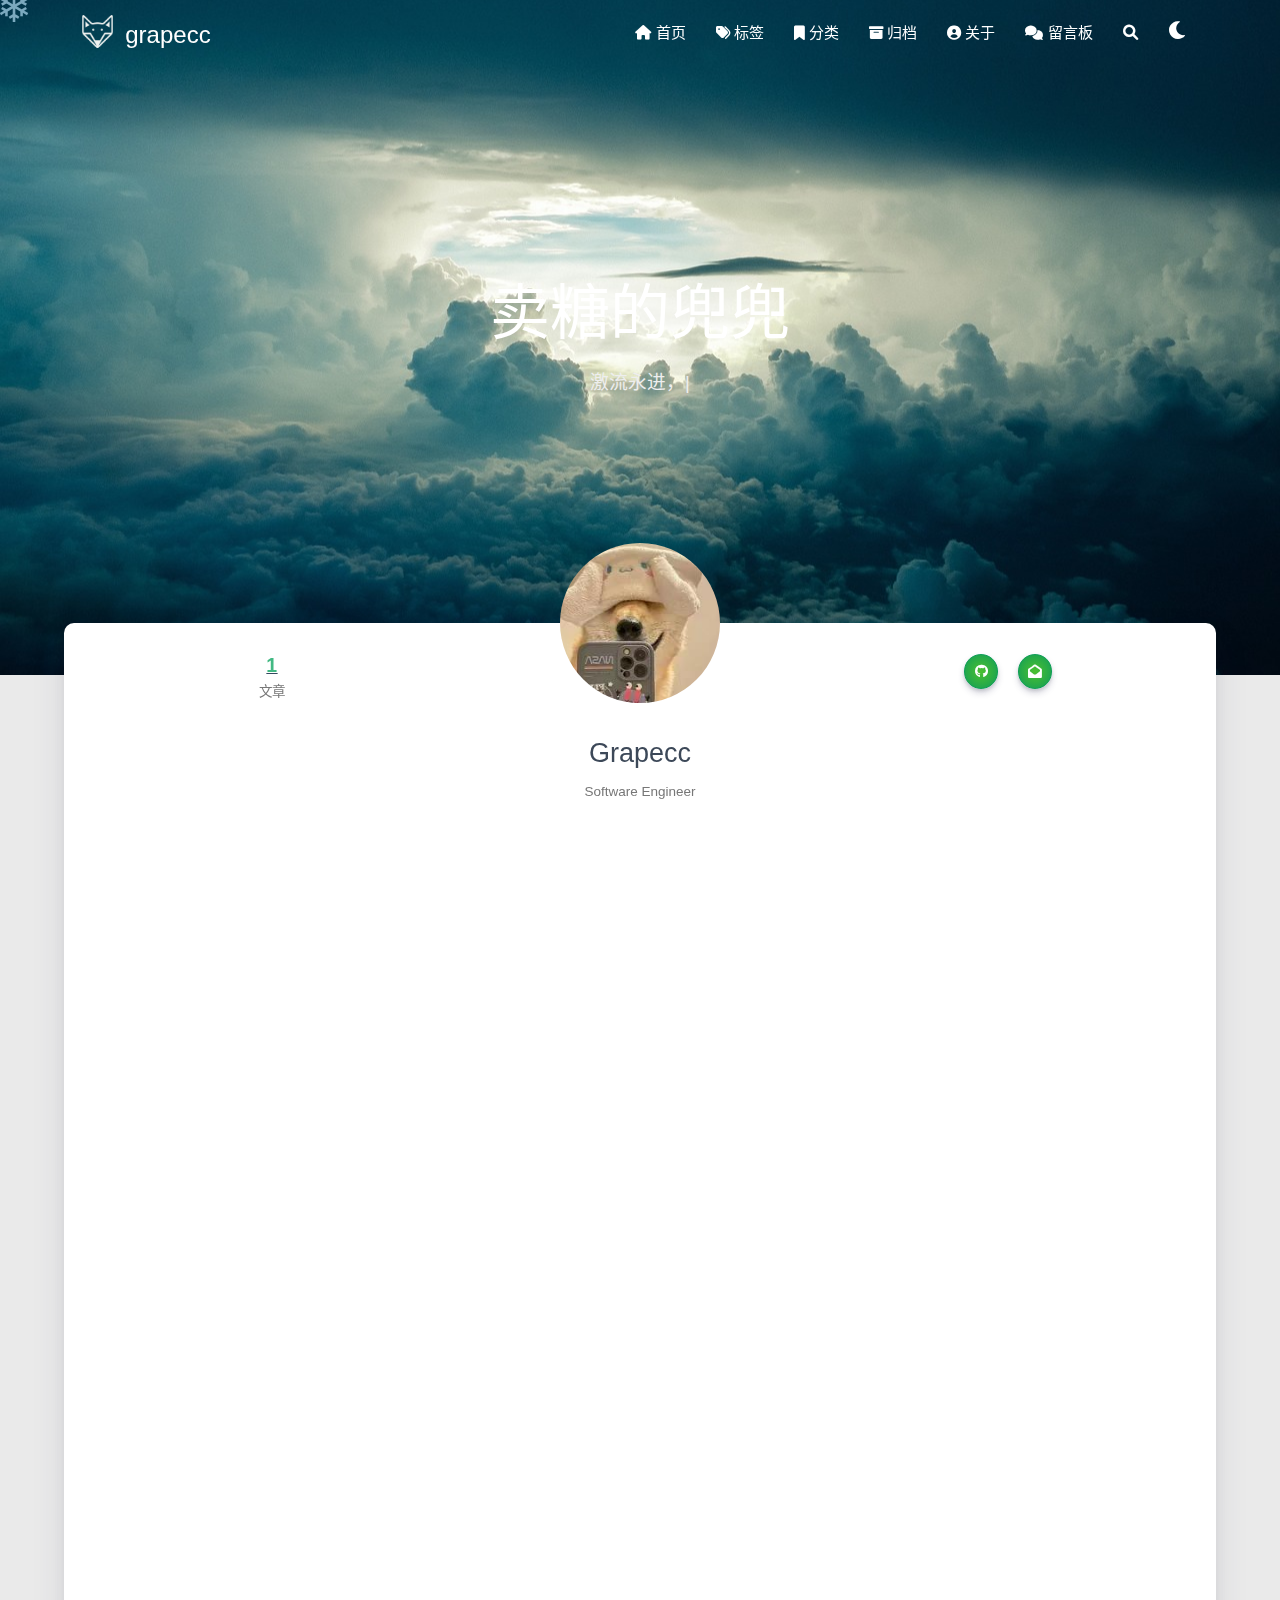
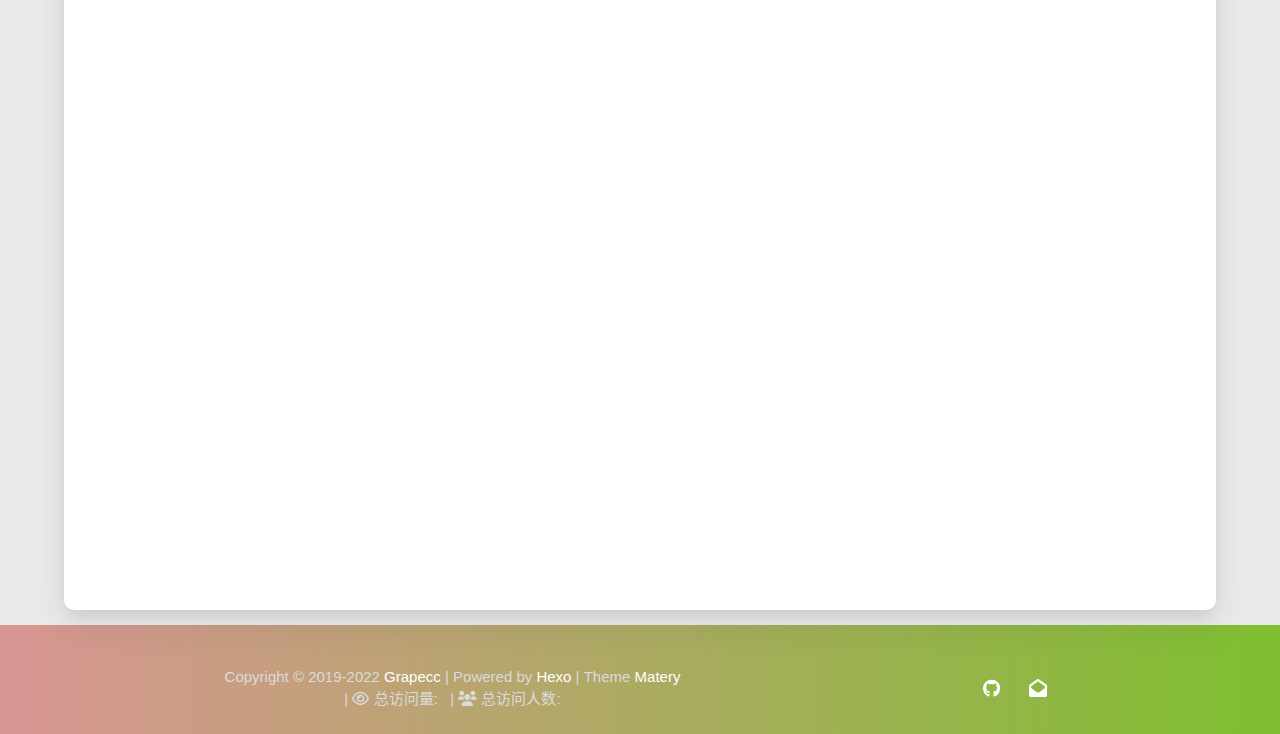
==== about/index.html @ 01ce39cb "Site updated: 2022-10-08 10:31:55" ====
<!DOCTYPE HTML>
<html lang="zh-CN">


<head>
    <meta charset="utf-8">
    <meta name="keywords" content="关于, grapecc">
    <meta name="description" content="grapecc">
    <meta http-equiv="X-UA-Compatible" content="IE=edge">
    <meta name="viewport" content="width=device-width, initial-scale=1.0, user-scalable=no">
    <meta name="renderer" content="webkit|ie-stand|ie-comp">
    <meta name="mobile-web-app-capable" content="yes">
    <meta name="format-detection" content="telephone=no">
    <meta name="apple-mobile-web-app-capable" content="yes">
    <meta name="apple-mobile-web-app-status-bar-style" content="black-translucent">
    <meta name="referrer" content="no-referrer-when-downgrade">
    <!-- Global site tag (gtag.js) - Google Analytics -->


    <title>关于 | grapecc</title>
    <link rel="icon" type="image/png" href="/favicon.png">
    


    <!-- bg-cover style     -->



<link rel="stylesheet" type="text/css" href="/libs/awesome/css/all.min.css">
<link rel="stylesheet" type="text/css" href="/libs/materialize/materialize.min.css">
<link rel="stylesheet" type="text/css" href="/libs/aos/aos.css">
<link rel="stylesheet" type="text/css" href="/libs/animate/animate.min.css">
<link rel="stylesheet" type="text/css" href="/libs/lightGallery/css/lightgallery.min.css">
<link rel="stylesheet" type="text/css" href="/css/matery.css">
<link rel="stylesheet" type="text/css" href="/css/my.css">
<link rel="stylesheet" type="text/css" href="/css/dark.css" media="none" onload="if(media!='all')media='all'">




    <link rel="stylesheet" href="/libs/tocbot/tocbot.css">
    <link rel="stylesheet" href="/css/post.css">




    



    <script src="/libs/jquery/jquery-3.6.0.min.js"></script>

<meta name="generator" content="Hexo 5.4.2">
<style>.github-emoji { position: relative; display: inline-block; width: 1.2em; min-height: 1.2em; overflow: hidden; vertical-align: top; color: transparent; }  .github-emoji > span { position: relative; z-index: 10; }  .github-emoji img, .github-emoji .fancybox { margin: 0 !important; padding: 0 !important; border: none !important; outline: none !important; text-decoration: none !important; user-select: none !important; cursor: auto !important; }  .github-emoji img { height: 1.2em !important; width: 1.2em !important; position: absolute !important; left: 50% !important; top: 50% !important; transform: translate(-50%, -50%) !important; user-select: none !important; cursor: auto !important; } .github-emoji-fallback { color: inherit; } .github-emoji-fallback img { opacity: 0 !important; }</style>
</head>


<body>
    <header class="navbar-fixed">
    <nav id="headNav" class="bg-color nav-transparent">
        <div id="navContainer" class="nav-wrapper container">
            <div class="brand-logo">
                <a href="/" class="waves-effect waves-light">
                    
                    <img src="/medias/logo.png" class="logo-img" alt="LOGO">
                    
                    <span class="logo-span">grapecc</span>
                </a>
            </div>
            

<a href="#" data-target="mobile-nav" class="sidenav-trigger button-collapse"><i class="fas fa-bars"></i></a>
<ul class="right nav-menu">
  
  <li class="hide-on-med-and-down nav-item">
    
    <a href="/" class="waves-effect waves-light">
      
      <i class="fas fa-home" style="zoom: 0.6;"></i>
      
      <span>首页</span>
    </a>
    
  </li>
  
  <li class="hide-on-med-and-down nav-item">
    
    <a href="/tags" class="waves-effect waves-light">
      
      <i class="fas fa-tags" style="zoom: 0.6;"></i>
      
      <span>标签</span>
    </a>
    
  </li>
  
  <li class="hide-on-med-and-down nav-item">
    
    <a href="/categories" class="waves-effect waves-light">
      
      <i class="fas fa-bookmark" style="zoom: 0.6;"></i>
      
      <span>分类</span>
    </a>
    
  </li>
  
  <li class="hide-on-med-and-down nav-item">
    
    <a href="/archives" class="waves-effect waves-light">
      
      <i class="fas fa-archive" style="zoom: 0.6;"></i>
      
      <span>归档</span>
    </a>
    
  </li>
  
  <li class="hide-on-med-and-down nav-item">
    
    <a href="/about" class="waves-effect waves-light">
      
      <i class="fas fa-user-circle" style="zoom: 0.6;"></i>
      
      <span>关于</span>
    </a>
    
  </li>
  
  <li class="hide-on-med-and-down nav-item">
    
    <a href="/contact" class="waves-effect waves-light">
      
      <i class="fas fa-comments" style="zoom: 0.6;"></i>
      
      <span>留言板</span>
    </a>
    
  </li>
  
  <li>
    <a href="#searchModal" class="modal-trigger waves-effect waves-light">
      <i id="searchIcon" class="fas fa-search" title="搜索" style="zoom: 0.85;"></i>
    </a>
  </li>
  <li>
    <a href="javascript:;" class="waves-effect waves-light" onclick="switchNightMode()" title="深色/浅色模式" >
      <i id="sum-moon-icon" class="fas fa-sun" style="zoom: 0.85;"></i>
    </a>
  </li>
</ul>


<div id="mobile-nav" class="side-nav sidenav">

    <div class="mobile-head bg-color">
        
        <img src="/medias/logo.png" class="logo-img circle responsive-img">
        
        <div class="logo-name">grapecc</div>
        <div class="logo-desc">
            
            Never really desperate, only the lost of the soul.
            
        </div>
    </div>

    <ul class="menu-list mobile-menu-list">
        
        <li class="m-nav-item">
	  
		<a href="/" class="waves-effect waves-light">
			
			    <i class="fa-fw fas fa-home"></i>
			
			首页
		</a>
          
        </li>
        
        <li class="m-nav-item">
	  
		<a href="/tags" class="waves-effect waves-light">
			
			    <i class="fa-fw fas fa-tags"></i>
			
			标签
		</a>
          
        </li>
        
        <li class="m-nav-item">
	  
		<a href="/categories" class="waves-effect waves-light">
			
			    <i class="fa-fw fas fa-bookmark"></i>
			
			分类
		</a>
          
        </li>
        
        <li class="m-nav-item">
	  
		<a href="/archives" class="waves-effect waves-light">
			
			    <i class="fa-fw fas fa-archive"></i>
			
			归档
		</a>
          
        </li>
        
        <li class="m-nav-item">
	  
		<a href="/about" class="waves-effect waves-light">
			
			    <i class="fa-fw fas fa-user-circle"></i>
			
			关于
		</a>
          
        </li>
        
        <li class="m-nav-item">
	  
		<a href="/contact" class="waves-effect waves-light">
			
			    <i class="fa-fw fas fa-comments"></i>
			
			留言板
		</a>
          
        </li>
        
        
    </ul>
</div>


        </div>

        
    </nav>

</header>

    <style type="text/css">
    /* don't remove. */
    .about-cover {
        height: 75vh;
    }
</style>

<div class="bg-cover pd-header about-cover">
    <div class="container">
    <div class="row">
    <div class="col s10 offset-s1 m8 offset-m2 l8 offset-l2">
        <div class="brand">
            <div class="title center-align">
                
                卖糖的兜兜
                
            </div>

            <div class="description center-align">
                
                <span id="subtitle"></span>
                <script src="/libs/typed/typed.js"></script>
                <script>
                    var typed = new Typed("#subtitle", {
                        strings: [ 
                            
                                "激流永进，永不言弃。",
                            
                                "The torrent will never go, never give up",
                            
                        ],
                        startDelay: 300,
                        typeSpeed: 100,
                        loop: true,
                        backSpeed: 50,
                        showCursor: true
                    });
                </script>
                
            </div>
        </div>
    </div>
</div>


<script>
    // 每天切换 banner 图.  Switch banner image every day.
    var bannerUrl = "/medias/banner/" + new Date().getDay() + '.jpg';
    $('.bg-cover').css('background-image', 'url(' + bannerUrl + ')');
</script>


    </div>
</div>

<main class="content">

    <div id="aboutme" class="container about-container">
        <div class="card">
            <div class="card-content">
                <div class="row">
                    <div class="post-statis col l4 hide-on-med-and-down" data-aos="zoom-in-right">
                        
<div class="statis">
    <span class="count"><a href="/">1</a></span>
    <span class="name">文章</span>
</div>






                    </div>
                    <div class="col s12 m12 l4">
                        <div class="profile center-align">
                            <div class="avatar">
                                <img src="/medias/header.jpg" alt="Grapecc"
                                     class="circle responsive-img avatar-img">
                            </div>
                            <div class="author">
                                <div class="post-statis hide-on-large-only" data-aos="zoom-in-right">
                                    
<div class="statis">
    <span class="count"><a href="/">1</a></span>
    <span class="name">文章</span>
</div>






                                </div>
                                <div class="title">Grapecc</div>
                                <div class="career">Software Engineer</div>
                                <div class="social-link hide-on-large-only" data-aos="zoom-in-left">
                                    
    <a href="https://github.com/grapecc" class="tooltipped" target="_blank" data-tooltip="访问我的GitHub" data-position="top" data-delay="50">
        <i class="fab fa-github"></i>
    </a>



    <a href="mailto:chengrape@foxmail.com" class="tooltipped" target="_blank" data-tooltip="邮件联系我" data-position="top" data-delay="50">
        <i class="fas fa-envelope-open"></i>
    </a>














                                </div>
                            </div>
                        </div>
                    </div>
                    <div class="col l4 hide-on-med-and-down" data-aos="zoom-in-left">
                        <div class="social-link">
                            
    <a href="https://github.com/grapecc" class="tooltipped" target="_blank" data-tooltip="访问我的GitHub" data-position="top" data-delay="50">
        <i class="fab fa-github"></i>
    </a>



    <a href="mailto:chengrape@foxmail.com" class="tooltipped" target="_blank" data-tooltip="邮件联系我" data-position="top" data-delay="50">
        <i class="fas fa-envelope-open"></i>
    </a>














                        </div>
                    </div>
                </div>

                <div class="introduction center-align" data-aos="fade-up">Sunrise, sunset have read; The heart has a period, busy and not boundless!</div>

                <style type="text/css">
    #posts-chart,
    #categories-chart,
    #tags-chart {
        width: 100%;
        height: 300px;
        margin: 0.5rem auto;
        padding: 0.5rem;
    }
</style>

<div id="postCharts" class="post-charts">
    <div class="title center-align" data-aos="zoom-in-up">
        <i class="far fa-bar-chart"></i>&nbsp;&nbsp;文章统计图
    </div>
    <div class="row">
        <div class="chart col s12 m6 l4" data-aos="zoom-in-up">
            <div id="posts-chart"></div>
        </div>

        <div class="chart col s12 m6 l4" data-aos="zoom-in-up">
            <div id="categories-chart"></div>
        </div>

        <div class="chart col s12 m6 l4" data-aos="zoom-in-up">
            <div id="tags-chart"></div>
        </div>
    </div>
</div>

<script type="text/javascript" src="/libs/echarts/echarts.min.js"></script>
<script>
    let postsChart = echarts.init(document.getElementById('posts-chart'));
    let categoriesChart = echarts.init(document.getElementById('categories-chart'));
    let tagsChart = echarts.init(document.getElementById('tags-chart'));

    

    let postsOption = {
        title: {
            text: '文章发布统计图',
            top: -5,
            x: 'center'
        },
        tooltip: {
            trigger: 'axis'
        },
        xAxis: {
            type: 'category',
            data: ["2021-10","2021-11","2021-12","2022-01","2022-02","2022-03","2022-04","2022-05","2022-06","2022-07","2022-08","2022-09","2022-10"]
        },
        yAxis: {
            type: 'value',
        },
        series: [
            {
                name: '文章篇数',
                type: 'line',
                color: ['#6772e5'],
                data: [0,0,0,0,0,0,0,0,0,0,0,1,0],
                markPoint: {
                    symbolSize: 45,
                    color: ['#fa755a','#3ecf8e','#82d3f4'],
                    data: [{
                        type: 'max',
                        itemStyle: {color: ['#3ecf8e']},
                        name: '最大值'
                    }, {
                        type: 'min',
                        itemStyle: {color: ['#fa755a']},
                        name: '最小值'
                    }]
                },
                markLine: {
                    itemStyle: {color: ['#ab47bc']},
                    data: [
                        {type: 'average', name: '平均值'}
                    ]
                }
            }
        ]
    };

    

    let categoriesOption = {
        title: {
            text: '文章分类统计图',
            top: -4,
            x: 'center'
        },
        tooltip: {
            trigger: 'item',
            formatter: "{a} <br/>{b} : {c} ({d}%)"
        },
        series: [
            {
                name: '分类',
                type: 'pie',
                radius: '50%',
                color: ['#6772e5', '#ff9e0f', '#fa755a', '#3ecf8e', '#82d3f4', '#ab47bc', '#525f7f', '#f51c47', '#26A69A'],
                data: [],
                itemStyle: {
                    emphasis: {
                        shadowBlur: 10,
                        shadowOffsetX: 0,
                        shadowColor: 'rgba(0, 0, 0, 0.5)'
                    }
                }
            }
        ]
    };

    

    let tagsOption = {
        title: {
            text: 'TOP10 标签统计图',
            top: -5,
            x: 'center'
        },
        tooltip: {},
        xAxis: [
            {
                type: 'category',
                data: []
            }
        ],
        yAxis: [
            {
                type: 'value'
            }
        ],
        series: [
            {
                type: 'bar',
                color: ['#82d3f4'],
                barWidth : 18,
                data: [],
                markPoint: {
                    symbolSize: 45,
                    data: [{
                        type: 'max',
                        itemStyle: {color: ['#3ecf8e']},
                        name: '最大值'
                    }, {
                        type: 'min',
                        itemStyle: {color: ['#fa755a']},
                        name: '最小值'
                    }],
                },
                markLine: {
                    itemStyle: {color: ['#ab47bc']},
                    data: [
                        {type: 'average', name: '平均值'}
                    ]
                }
            }
        ]
    };

    // render the charts
    postsChart.setOption(postsOption);
    categoriesChart.setOption(categoriesOption);
    tagsChart.setOption(tagsOption);
</script>


                

                
                
<div class="my-skills">
    <div class="title center-align" data-aos="zoom-in-up">
        <i class="fas fa-wrench"></i>&nbsp;&nbsp;我的技能
    </div>
    <div class="row">
        
        
        
        <div class="col s12 m6 l6" data-aos="fade-up">
            <div class="skillbar">
                <div class="skillbar-title"
                     style="background: linear-gradient(to right, #FF0066 0%, #FF00CC 100%); width: 85%">
                    <span>Java</span>
                </div>
                <div class="skill-bar-percent">85%</div>
            </div>
        </div>
        
        
        <div class="col s12 m6 l6" data-aos="fade-up">
            <div class="skillbar">
                <div class="skillbar-title"
                     style="background: linear-gradient(to right, #2196F3 0%, #42A5F5 100%); width: 80%">
                    <span>Vue</span>
                </div>
                <div class="skill-bar-percent">80%</div>
            </div>
        </div>
        
        
        <div class="col s12 m6 l6" data-aos="fade-up">
            <div class="skillbar">
                <div class="skillbar-title"
                     style="background: linear-gradient(to right, #00BCD4 0%, #80DEEA 100%); width: 85%">
                    <span>SSM</span>
                </div>
                <div class="skill-bar-percent">85%</div>
            </div>
        </div>
        
        
        <div class="col s12 m6 l6" data-aos="fade-up">
            <div class="skillbar">
                <div class="skillbar-title"
                     style="background: linear-gradient(to right, #4CAF50 0%, #81C784 100%); width: 90%">
                    <span>SQL</span>
                </div>
                <div class="skill-bar-percent">90%</div>
            </div>
        </div>
        
        
        <div class="col s12 m6 l6" data-aos="fade-up">
            <div class="skillbar">
                <div class="skillbar-title"
                     style="background: linear-gradient(to right, #FFEB3B 0%, #FFF176 100%); width: 80%">
                    <span>Spring-Boot</span>
                </div>
                <div class="skill-bar-percent">80%</div>
            </div>
        </div>
        
        
        <div class="col s12 m6 l6" data-aos="fade-up">
            <div class="skillbar">
                <div class="skillbar-title"
                     style="background: linear-gradient(to right, #9900FF 0%, #CC66FF 100%); width: 60%">
                    <span>Spring-Cloud</span>
                </div>
                <div class="skill-bar-percent">60%</div>
            </div>
        </div>
        
        
    </div>

    

    
    <div class="other-skills chip-container" data-aos="zoom-in-up">
        <div class="sub-title center-align"><i class="fa fa-book"></i>&nbsp;&nbsp;其他技能</div>
        <div class="tag-chips center-align">
            
        </div>
    </div>
    

</div>

                

                
                
<div id="myGallery" class="my-gallery">
    <div class="title center-align" data-aos="zoom-in-up">
        <i class="far fa-image"></i>&nbsp;&nbsp;相册
    </div>
    <div class="row">
        
        
        <div class="photo col s12 m6 l4" data-aos="fade-up">
            <div class="img-item" data-src="/medias/featureimages/0.jpg">
                <img src="/medias/featureimages/0.jpg" class="responsive-img">
            </div>
        </div>
        
        <div class="photo col s12 m6 l4" data-aos="fade-up">
            <div class="img-item" data-src="/medias/featureimages/1.jpg">
                <img src="/medias/featureimages/1.jpg" class="responsive-img">
            </div>
        </div>
        
        <div class="photo col s12 m6 l4" data-aos="fade-up">
            <div class="img-item" data-src="/medias/featureimages/2.jpg">
                <img src="/medias/featureimages/2.jpg" class="responsive-img">
            </div>
        </div>
        
        
    </div>
</div>

<script>
    $(function () {
        let animateClass = 'animated pulse';
        $('#myGallery .photo').hover(function () {
            $(this).addClass(animateClass);
        }, function () {
            $(this).removeClass(animateClass);
        });
    });
</script>

                
                
                
                
            </div>
        </div>
    </div>
</main>


    <footer class="page-footer bg-color">
    
        <link rel="stylesheet" href="/libs/aplayer/APlayer.min.css">
<style>
    .aplayer .aplayer-lrc p {
        
        display: none;
        
        font-size: 12px;
        font-weight: 700;
        line-height: 16px !important;
    }

    .aplayer .aplayer-lrc p.aplayer-lrc-current {
        
        display: none;
        
        font-size: 15px;
        color: #42b983;
    }

    
    .aplayer.aplayer-fixed.aplayer-narrow .aplayer-body {
        left: -66px !important;
    }

    .aplayer.aplayer-fixed.aplayer-narrow .aplayer-body:hover {
        left: 0px !important;
    }

    
</style>
<div class="">
    
    <div class="row">
        <meting-js class="col l8 offset-l2 m10 offset-m1 s12"
                   server="netease"
                   type="song"
                   id="1950343972"
                   fixed='true'
                   autoplay='true'
                   theme='#42b983'
                   loop='all'
                   order='random'
                   preload='auto'
                   volume='0.7'
                   list-folded='true'
        >
        </meting-js>
    </div>
</div>

<script src="/libs/aplayer/APlayer.min.js"></script>
<script src="/libs/aplayer/Meting.min.js"></script>

    

    <div class="container row center-align"
         style="margin-bottom: 0px !important;">
        <div class="col s12 m8 l8 copy-right">
            Copyright&nbsp;&copy;
            
                <span id="year">2019-2022</span>
            
            <a href="/about" target="_blank">Grapecc</a>
            |&nbsp;Powered by&nbsp;<a href="https://hexo.io/" target="_blank">Hexo</a>
            |&nbsp;Theme&nbsp;<a href="https://github.com/blinkfox/hexo-theme-matery" target="_blank">Matery</a>
            <br>
            
            
            
                
            
            
                <span id="busuanzi_container_site_pv">
                &nbsp;|&nbsp;<i class="far fa-eye"></i>&nbsp;总访问量:&nbsp;
                    <span id="busuanzi_value_site_pv" class="white-color"></span>
            </span>
            
            
                <span id="busuanzi_container_site_uv">
                &nbsp;|&nbsp;<i class="fas fa-users"></i>&nbsp;总访问人数:&nbsp;
                    <span id="busuanzi_value_site_uv" class="white-color"></span>
            </span>
            
            <br>

            <!-- 运行天数提醒. -->
            
            <br>
            
        </div>
        <div class="col s12 m4 l4 social-link social-statis">
    <a href="https://github.com/grapecc" class="tooltipped" target="_blank" data-tooltip="访问我的GitHub" data-position="top" data-delay="50">
        <i class="fab fa-github"></i>
    </a>



    <a href="mailto:chengrape@foxmail.com" class="tooltipped" target="_blank" data-tooltip="邮件联系我" data-position="top" data-delay="50">
        <i class="fas fa-envelope-open"></i>
    </a>













</div>
    </div>
</footer>

<div class="progress-bar"></div>


    <!-- 搜索遮罩框 -->
<div id="searchModal" class="modal">
    <div class="modal-content">
        <div class="search-header">
            <span class="title"><i class="fas fa-search"></i>&nbsp;&nbsp;搜索</span>
            <input type="search" id="searchInput" name="s" placeholder="请输入搜索的关键字"
                   class="search-input">
        </div>
        <div id="searchResult"></div>
    </div>
</div>

<script type="text/javascript">
$(function () {
    var searchFunc = function (path, search_id, content_id) {
        'use strict';
        $.ajax({
            url: path,
            dataType: "xml",
            success: function (xmlResponse) {
                // get the contents from search data
                var datas = $("entry", xmlResponse).map(function () {
                    return {
                        title: $("title", this).text(),
                        content: $("content", this).text(),
                        url: $("url", this).text()
                    };
                }).get();
                var $input = document.getElementById(search_id);
                var $resultContent = document.getElementById(content_id);
                $input.addEventListener('input', function () {
                    var str = '<ul class=\"search-result-list\">';
                    var keywords = this.value.trim().toLowerCase().split(/[\s\-]+/);
                    $resultContent.innerHTML = "";
                    if (this.value.trim().length <= 0) {
                        return;
                    }
                    // perform local searching
                    datas.forEach(function (data) {
                        var isMatch = true;
                        var data_title = data.title.trim().toLowerCase();
                        var data_content = data.content.trim().replace(/<[^>]+>/g, "").toLowerCase();
                        var data_url = data.url;
                        data_url = data_url.indexOf('/') === 0 ? data.url : '/' + data_url;
                        var index_title = -1;
                        var index_content = -1;
                        var first_occur = -1;
                        // only match artiles with not empty titles and contents
                        if (data_title !== '' && data_content !== '') {
                            keywords.forEach(function (keyword, i) {
                                index_title = data_title.indexOf(keyword);
                                index_content = data_content.indexOf(keyword);
                                if (index_title < 0 && index_content < 0) {
                                    isMatch = false;
                                } else {
                                    if (index_content < 0) {
                                        index_content = 0;
                                    }
                                    if (i === 0) {
                                        first_occur = index_content;
                                    }
                                }
                            });
                        }
                        // show search results
                        if (isMatch) {
                            str += "<li><a href='" + data_url + "' class='search-result-title'>" + data_title + "</a>";
                            var content = data.content.trim().replace(/<[^>]+>/g, "");
                            if (first_occur >= 0) {
                                // cut out 100 characters
                                var start = first_occur - 20;
                                var end = first_occur + 80;
                                if (start < 0) {
                                    start = 0;
                                }
                                if (start === 0) {
                                    end = 100;
                                }
                                if (end > content.length) {
                                    end = content.length;
                                }
                                var match_content = content.substr(start, end);
                                // highlight all keywords
                                keywords.forEach(function (keyword) {
                                    var regS = new RegExp(keyword, "gi");
                                    match_content = match_content.replace(regS, "<em class=\"search-keyword\">" + keyword + "</em>");
                                });

                                str += "<p class=\"search-result\">" + match_content + "...</p>"
                            }
                            str += "</li>";
                        }
                    });
                    str += "</ul>";
                    $resultContent.innerHTML = str;
                });
            }
        });
    };

    searchFunc('/search.xml', 'searchInput', 'searchResult');
});
</script>

    <!-- 白天和黑夜主题 -->
<div class="stars-con">
    <div id="stars"></div>
    <div id="stars2"></div>
    <div id="stars3"></div>  
</div>

<script>
    function switchNightMode() {
        $('<div class="Cuteen_DarkSky"><div class="Cuteen_DarkPlanet"></div></div>').appendTo($('body')),
        setTimeout(function () {
            $('body').hasClass('DarkMode') 
            ? ($('body').removeClass('DarkMode'), localStorage.setItem('isDark', '0'), $('#sum-moon-icon').removeClass("fa-sun").addClass('fa-moon')) 
            : ($('body').addClass('DarkMode'), localStorage.setItem('isDark', '1'), $('#sum-moon-icon').addClass("fa-sun").removeClass('fa-moon')),
            
            setTimeout(function () {
            $('.Cuteen_DarkSky').fadeOut(1e3, function () {
                $(this).remove()
            })
            }, 2e3)
        })
    }
</script>

    <!-- 回到顶部按钮 -->
<div id="backTop" class="top-scroll">
    <a class="btn-floating btn-large waves-effect waves-light" href="#!">
        <i class="fas fa-arrow-up"></i>
    </a>
</div>


    <script src="/libs/materialize/materialize.min.js"></script>
    <script src="/libs/masonry/masonry.pkgd.min.js"></script>
    <script src="/libs/aos/aos.js"></script>
    <script src="/libs/scrollprogress/scrollProgress.min.js"></script>
    <script src="/libs/lightGallery/js/lightgallery-all.min.js"></script>
    <script src="/js/matery.js"></script>

    

    

    <!-- 雪花特效 -->
     
        <script type="text/javascript">
            // 只在桌面版网页启用特效
            var windowWidth = $(window).width();
            if (windowWidth > 768) {
                document.write('<script type="text/javascript" src="/libs/others/snow.js"><\/script>');
            }
        </script>
    

    <!-- 鼠标星星特效 -->
    

     
        <script src="https://ssl.captcha.qq.com/TCaptcha.js"></script>
        <script src="/libs/others/TencentCaptcha.js"></script>
        <button id="TencentCaptcha" data-appid="xxxxxxxxxx" data-cbfn="callback" type="button" hidden></button>
    

    <!-- Baidu Analytics -->

    <!-- Baidu Push -->

<script>
    (function () {
        var bp = document.createElement('script');
        var curProtocol = window.location.protocol.split(':')[0];
        if (curProtocol === 'https') {
            bp.src = 'https://zz.bdstatic.com/linksubmit/push.js';
        } else {
            bp.src = 'http://push.zhanzhang.baidu.com/push.js';
        }
        var s = document.getElementsByTagName("script")[0];
        s.parentNode.insertBefore(bp, s);
    })();
</script>

    
    <script src="/libs/others/clicklove.js" async="async"></script>
    
    
    <script async src="/libs/others/busuanzi.pure.mini.js"></script>
    

    

    

    <!--腾讯兔小巢-->
    
    

    

    

    
    <script src="/libs/instantpage/instantpage.js" type="module"></script>
    

</body>

</html>
---- libs/lightGallery/css/lightgallery.min.css ----
@font-face{font-family:lg;src:url(../fonts/lg.ttf?22t19m) format("truetype"),url(../fonts/lg.woff?22t19m) format("woff"),url(../fonts/lg.svg?22t19m#lg) format("svg");font-weight:400;font-style:normal;font-display:block}.lg-icon{font-family:lg!important;speak:never;font-style:normal;font-weight:400;font-variant:normal;text-transform:none;line-height:1;-webkit-font-smoothing:antialiased;-moz-osx-font-smoothing:grayscale}.lg-actions .lg-next,.lg-actions .lg-prev{background-color:rgba(0,0,0,.45);border-radius:2px;color:#999;cursor:pointer;display:block;font-size:22px;margin-top:-10px;padding:8px 10px 9px;position:absolute;top:50%;z-index:1080;border:none;outline:0}.lg-actions .lg-next.disabled,.lg-actions .lg-prev.disabled{pointer-events:none;opacity:.5}.lg-actions .lg-next:hover,.lg-actions .lg-prev:hover{color:#FFF}.lg-actions .lg-next{right:20px}.lg-actions .lg-next:before{content:"\e095"}.lg-actions .lg-prev{left:20px}.lg-actions .lg-prev:after{content:"\e094"}@-webkit-keyframes lg-right-end{0%,100%{left:0}50%{left:-30px}}@-moz-keyframes lg-right-end{0%,100%{left:0}50%{left:-30px}}@-ms-keyframes lg-right-end{0%,100%{left:0}50%{left:-30px}}@keyframes lg-right-end{0%,100%{left:0}50%{left:-30px}}@-webkit-keyframes lg-left-end{0%,100%{left:0}50%{left:30px}}@-moz-keyframes lg-left-end{0%,100%{left:0}50%{left:30px}}@-ms-keyframes lg-left-end{0%,100%{left:0}50%{left:30px}}@keyframes lg-left-end{0%,100%{left:0}50%{left:30px}}.lg-outer.lg-right-end .lg-object{-webkit-animation:lg-right-end .3s;-o-animation:lg-right-end .3s;animation:lg-right-end .3s;position:relative}.lg-outer.lg-left-end .lg-object{-webkit-animation:lg-left-end .3s;-o-animation:lg-left-end .3s;animation:lg-left-end .3s;position:relative}.lg-toolbar{z-index:1082;left:0;position:absolute;top:0;width:100%;background-color:rgba(0,0,0,.45)}.lg-toolbar .lg-icon{color:#999;cursor:pointer;float:right;font-size:24px;height:47px;line-height:27px;padding:10px 0;text-align:center;width:50px;text-decoration:none!important;outline:0;background:0 0;border:none;box-shadow:none;-webkit-transition:color .2s linear;-o-transition:color .2s linear;transition:color .2s linear}.lg-toolbar .lg-icon:hover{color:#FFF}.lg-toolbar .lg-close:after{content:"\e070"}.lg-toolbar .lg-download:after{content:"\e0f2"}.lg-sub-html{background-color:rgba(0,0,0,.45);bottom:0;color:#EEE;font-size:16px;left:0;padding:10px 40px;position:fixed;right:0;text-align:center;z-index:1080}.lg-sub-html h4{margin:0;font-size:13px;font-weight:700}.lg-sub-html p{font-size:12px;margin:5px 0 0}#lg-counter{color:#999;display:inline-block;font-size:16px;padding-left:20px;padding-top:12px;vertical-align:middle}.lg-next,.lg-prev,.lg-toolbar{opacity:1;-webkit-transition:-webkit-transform .35s cubic-bezier(0,0,.25,1) 0s,opacity .35s cubic-bezier(0,0,.25,1) 0s,color .2s linear;-moz-transition:-moz-transform .35s cubic-bezier(0,0,.25,1) 0s,opacity .35s cubic-bezier(0,0,.25,1) 0s,color .2s linear;-o-transition:-o-transform .35s cubic-bezier(0,0,.25,1) 0s,opacity .35s cubic-bezier(0,0,.25,1) 0s,color .2s linear;transition:transform .35s cubic-bezier(0,0,.25,1) 0s,opacity .35s cubic-bezier(0,0,.25,1) 0s,color .2s linear}.lg-hide-items .lg-prev{opacity:0;-webkit-transform:translate3d(-10px,0,0);transform:translate3d(-10px,0,0)}.lg-hide-items .lg-next{opacity:0;-webkit-transform:translate3d(10px,0,0);transform:translate3d(10px,0,0)}.lg-hide-items .lg-toolbar{opacity:0;-webkit-transform:translate3d(0,-10px,0);transform:translate3d(0,-10px,0)}body:not(.lg-from-hash) .lg-outer.lg-start-zoom .lg-object{-webkit-transform:scale3d(.5,.5,.5);transform:scale3d(.5,.5,.5);opacity:0;-webkit-transition:-webkit-transform 250ms cubic-bezier(0,0,.25,1) 0s,opacity 250ms cubic-bezier(0,0,.25,1)!important;-moz-transition:-moz-transform 250ms cubic-bezier(0,0,.25,1) 0s,opacity 250ms cubic-bezier(0,0,.25,1)!important;-o-transition:-o-transform 250ms cubic-bezier(0,0,.25,1) 0s,opacity 250ms cubic-bezier(0,0,.25,1)!important;transition:transform 250ms cubic-bezier(0,0,.25,1) 0s,opacity 250ms cubic-bezier(0,0,.25,1)!important;-webkit-transform-origin:50% 50%;-moz-transform-origin:50% 50%;-ms-transform-origin:50% 50%;transform-origin:50% 50%}body:not(.lg-from-hash) .lg-outer.lg-start-zoom .lg-item.lg-complete .lg-object{-webkit-transform:scale3d(1,1,1);transform:scale3d(1,1,1);opacity:1}.lg-outer .lg-thumb-outer{background-color:#0D0A0A;bottom:0;position:absolute;width:100%;z-index:1080;max-height:350px;-webkit-transform:translate3d(0,100%,0);transform:translate3d(0,100%,0);-webkit-transition:-webkit-transform .25s cubic-bezier(0,0,.25,1) 0s;-moz-transition:-moz-transform .25s cubic-bezier(0,0,.25,1) 0s;-o-transition:-o-transform .25s cubic-bezier(0,0,.25,1) 0s;transition:transform .25s cubic-bezier(0,0,.25,1) 0s}.lg-outer .lg-thumb-outer.lg-grab .lg-thumb-item{cursor:-webkit-grab;cursor:-moz-grab;cursor:-o-grab;cursor:-ms-grab;cursor:grab}.lg-outer .lg-thumb-outer.lg-grabbing .lg-thumb-item{cursor:move;cursor:-webkit-grabbing;cursor:-moz-grabbing;cursor:-o-grabbing;cursor:-ms-grabbing;cursor:grabbing}.lg-outer .lg-thumb-outer.lg-dragging .lg-thumb{-webkit-transition-duration:0s!important;transition-duration:0s!important}.lg-outer.lg-thumb-open .lg-thumb-outer{-webkit-transform:translate3d(0,0,0);transform:translate3d(0,0,0)}.lg-outer .lg-thumb{padding:10px 0;height:100%;margin-bottom:-5px}.lg-outer .lg-thumb-item{cursor:pointer;float:left;overflow:hidden;height:100%;border:2px solid #FFF;border-radius:4px;margin-bottom:5px}@media (min-width:1025px){.lg-outer .lg-thumb-item{-webkit-transition:border-color .25s ease;-o-transition:border-color .25s ease;transition:border-color .25s ease}}.lg-outer .lg-thumb-item.active,.lg-outer .lg-thumb-item:hover{border-color:#a90707}.lg-outer .lg-thumb-item img{width:100%;height:100%;object-fit:cover}.lg-outer.lg-has-thumb .lg-item{padding-bottom:120px}.lg-outer.lg-can-toggle .lg-item{padding-bottom:0}.lg-outer.lg-pull-caption-up .lg-sub-html{-webkit-transition:bottom .25s ease;-o-transition:bottom .25s ease;transition:bottom .25s ease}.lg-outer.lg-pull-caption-up.lg-thumb-open .lg-sub-html{bottom:100px}.lg-outer .lg-toogle-thumb{background-color:#0D0A0A;border-radius:2px 2px 0 0;color:#999;cursor:pointer;font-size:24px;height:39px;line-height:27px;padding:5px 0;position:absolute;right:20px;text-align:center;top:-39px;width:50px;outline:0;border:none}.lg-outer .lg-toogle-thumb:after{content:"\e1ff"}.lg-outer .lg-toogle-thumb:hover{color:#FFF}.lg-outer .lg-video-cont{display:inline-block;vertical-align:middle;max-width:1140px;max-height:100%;width:100%;padding:0 5px}.lg-outer .lg-video{width:100%;height:0;padding-bottom:56.25%;overflow:hidden;position:relative}.lg-outer .lg-video .lg-object{display:inline-block;position:absolute;top:0;left:0;width:100%!important;height:100%!important}.lg-outer .lg-video .lg-video-play{width:84px;height:59px;position:absolute;left:50%;top:50%;margin-left:-42px;margin-top:-30px;z-index:1080;cursor:pointer}.lg-outer .lg-has-iframe .lg-video{-webkit-overflow-scrolling:touch;overflow:auto}.lg-outer .lg-has-vimeo .lg-video-play{background:url(../img/vimeo-play.png) no-repeat}.lg-outer .lg-has-vimeo:hover .lg-video-play{background:url(../img/vimeo-play.png) 0 -58px no-repeat}.lg-outer .lg-has-html5 .lg-video-play{background:url(../img/video-play.png) no-repeat;height:64px;margin-left:-32px;margin-top:-32px;width:64px;opacity:.8}.lg-outer .lg-has-html5:hover .lg-video-play{opacity:1}.lg-outer .lg-has-youtube .lg-video-play{background:url(../img/youtube-play.png) no-repeat}.lg-outer .lg-has-youtube:hover .lg-video-play{background:url(../img/youtube-play.png) 0 -60px no-repeat}.lg-outer .lg-video-object{width:100%!important;height:100%!important;position:absolute;top:0;left:0}.lg-outer .lg-has-video .lg-video-object{visibility:hidden}.lg-outer .lg-has-video.lg-video-playing .lg-object,.lg-outer .lg-has-video.lg-video-playing .lg-video-play{display:none}.lg-outer .lg-has-video.lg-video-playing .lg-video-object{visibility:visible}.lg-progress-bar{background-color:#333;height:5px;left:0;position:absolute;top:0;width:100%;z-index:1083;opacity:0;-webkit-transition:opacity 80ms ease 0s;-moz-transition:opacity 80ms ease 0s;-o-transition:opacity 80ms ease 0s;transition:opacity 80ms ease 0s}.lg-progress-bar .lg-progress{background-color:#a90707;height:5px;width:0}.lg-progress-bar.lg-start .lg-progress{width:100%}.lg-show-autoplay .lg-progress-bar{opacity:1}.lg-autoplay-button:after{content:"\e01d"}.lg-show-autoplay .lg-autoplay-button:after{content:"\e01a"}.lg-outer.lg-css3.lg-zoom-dragging .lg-item.lg-complete.lg-zoomable .lg-image,.lg-outer.lg-css3.lg-zoom-dragging .lg-item.lg-complete.lg-zoomable .lg-img-wrap{-webkit-transition-duration:0s;transition-duration:0s}.lg-outer.lg-use-transition-for-zoom .lg-item.lg-complete.lg-zoomable .lg-img-wrap{-webkit-transition:-webkit-transform .3s cubic-bezier(0,0,.25,1) 0s;-moz-transition:-moz-transform .3s cubic-bezier(0,0,.25,1) 0s;-o-transition:-o-transform .3s cubic-bezier(0,0,.25,1) 0s;transition:transform .3s cubic-bezier(0,0,.25,1) 0s}.lg-outer.lg-use-left-for-zoom .lg-item.lg-complete.lg-zoomable .lg-img-wrap{-webkit-transition:left .3s cubic-bezier(0,0,.25,1) 0s,top .3s cubic-bezier(0,0,.25,1) 0s;-moz-transition:left .3s cubic-bezier(0,0,.25,1) 0s,top .3s cubic-bezier(0,0,.25,1) 0s;-o-transition:left .3s cubic-bezier(0,0,.25,1) 0s,top .3s cubic-bezier(0,0,.25,1) 0s;transition:left .3s cubic-bezier(0,0,.25,1) 0s,top .3s cubic-bezier(0,0,.25,1) 0s}.lg-outer .lg-item.lg-complete.lg-zoomable .lg-img-wrap{-webkit-transform:translate3d(0,0,0);transform:translate3d(0,0,0);-webkit-backface-visibility:hidden;-moz-backface-visibility:hidden;backface-visibility:hidden}.lg-outer .lg-item.lg-complete.lg-zoomable .lg-image{-webkit-transform:scale3d(1,1,1);transform:scale3d(1,1,1);-webkit-transition:-webkit-transform .3s cubic-bezier(0,0,.25,1) 0s,opacity .15s!important;-moz-transition:-moz-transform .3s cubic-bezier(0,0,.25,1) 0s,opacity .15s!important;-o-transition:-o-transform .3s cubic-bezier(0,0,.25,1) 0s,opacity .15s!important;transition:transform .3s cubic-bezier(0,0,.25,1) 0s,opacity .15s!important;-webkit-transform-origin:0 0;-moz-transform-origin:0 0;-ms-transform-origin:0 0;transform-origin:0 0;-webkit-backface-visibility:hidden;-moz-backface-visibility:hidden;backface-visibility:hidden}#lg-zoom-in:after{content:"\e311"}#lg-actual-size{font-size:20px}#lg-actual-size:after{content:"\e033"}#lg-zoom-out{opacity:.5;pointer-events:none}#lg-zoom-out:after{content:"\e312"}.lg-zoomed #lg-zoom-out{opacity:1;pointer-events:auto}.lg-outer .lg-pager-outer{bottom:60px;left:0;position:absolute;right:0;text-align:center;z-index:1080;height:10px}.lg-outer .lg-pager-outer.lg-pager-hover .lg-pager-cont{overflow:visible}.lg-outer .lg-pager-cont{cursor:pointer;display:inline-block;overflow:hidden;position:relative;vertical-align:top;margin:0 5px}.lg-outer .lg-pager-cont:hover .lg-pager-thumb-cont{opacity:1;-webkit-transform:translate3d(0,0,0);transform:translate3d(0,0,0)}.lg-outer .lg-pager-cont.lg-pager-active .lg-pager{box-shadow:0 0 0 2px #fff inset}.lg-outer .lg-pager-thumb-cont{background-color:#fff;color:#FFF;bottom:100%;height:83px;left:0;margin-bottom:20px;margin-left:-60px;opacity:0;padding:5px;position:absolute;width:120px;border-radius:3px;-webkit-transition:opacity .15s ease 0s,-webkit-transform .15s ease 0s;-moz-transition:opacity .15s ease 0s,-moz-transform .15s ease 0s;-o-transition:opacity .15s ease 0s,-o-transform .15s ease 0s;transition:opacity .15s ease 0s,transform .15s ease 0s;-webkit-transform:translate3d(0,5px,0);transform:translate3d(0,5px,0)}.lg-outer .lg-pager-thumb-cont img{width:100%;height:100%}.lg-outer .lg-pager{background-color:rgba(255,255,255,.5);border-radius:50%;box-shadow:0 0 0 8px rgba(255,255,255,.7) inset;display:block;height:12px;-webkit-transition:box-shadow .3s ease 0s;-o-transition:box-shadow .3s ease 0s;transition:box-shadow .3s ease 0s;width:12px}.lg-outer .lg-pager:focus,.lg-outer .lg-pager:hover{box-shadow:0 0 0 8px #fff inset}.lg-outer .lg-caret{border-left:10px solid transparent;border-right:10px solid transparent;border-top:10px dashed;bottom:-10px;display:inline-block;height:0;left:50%;margin-left:-5px;position:absolute;vertical-align:middle;width:0}.lg-fullscreen:after{content:"\e20c"}.lg-fullscreen-on .lg-fullscreen:after{content:"\e20d"}.lg-outer #lg-dropdown-overlay{background-color:rgba(0,0,0,.25);bottom:0;cursor:default;left:0;position:fixed;right:0;top:0;z-index:1081;opacity:0;visibility:hidden;-webkit-transition:visibility 0s linear .18s,opacity .18s linear 0s;-o-transition:visibility 0s linear .18s,opacity .18s linear 0s;transition:visibility 0s linear .18s,opacity .18s linear 0s}.lg-outer.lg-dropdown-active #lg-dropdown-overlay,.lg-outer.lg-dropdown-active .lg-dropdown{-webkit-transition-delay:0s;transition-delay:0s;-moz-transform:translate3d(0,0,0);-o-transform:translate3d(0,0,0);-ms-transform:translate3d(0,0,0);-webkit-transform:translate3d(0,0,0);transform:translate3d(0,0,0);opacity:1;visibility:visible}.lg-outer.lg-dropdown-active #lg-share{color:#FFF}.lg-outer .lg-dropdown{background-color:#fff;border-radius:2px;font-size:14px;list-style-type:none;margin:0;padding:10px 0;position:absolute;right:0;text-align:left;top:50px;opacity:0;visibility:hidden;-moz-transform:translate3d(0,5px,0);-o-transform:translate3d(0,5px,0);-ms-transform:translate3d(0,5px,0);-webkit-transform:translate3d(0,5px,0);transform:translate3d(0,5px,0);-webkit-transition:-webkit-transform .18s linear 0s,visibility 0s linear .5s,opacity .18s linear 0s;-moz-transition:-moz-transform .18s linear 0s,visibility 0s linear .5s,opacity .18s linear 0s;-o-transition:-o-transform .18s linear 0s,visibility 0s linear .5s,opacity .18s linear 0s;transition:transform .18s linear 0s,visibility 0s linear .5s,opacity .18s linear 0s}.lg-outer .lg-dropdown:after{content:"";display:block;height:0;width:0;position:absolute;border:8px solid transparent;border-bottom-color:#FFF;right:16px;top:-16px}.lg-outer .lg-dropdown>li:last-child{margin-bottom:0}.lg-outer .lg-dropdown>li:hover .lg-icon,.lg-outer .lg-dropdown>li:hover a{color:#333}.lg-outer .lg-dropdown a{color:#333;display:block;white-space:pre;padding:4px 12px;font-family:"Open Sans","Helvetica Neue",Helvetica,Arial,sans-serif;font-size:12px}.lg-outer .lg-dropdown a:hover{background-color:rgba(0,0,0,.07)}.lg-outer .lg-dropdown .lg-dropdown-text{display:inline-block;line-height:1;margin-top:-3px;vertical-align:middle}.lg-outer .lg-dropdown .lg-icon{color:#333;display:inline-block;float:none;font-size:20px;height:auto;line-height:1;margin-right:8px;padding:0;vertical-align:middle;width:auto}.lg-outer,.lg-outer .lg,.lg-outer .lg-inner{height:100%;width:100%}.lg-outer #lg-share{position:relative}.lg-outer #lg-share:after{content:"\e80d"}.lg-outer #lg-share-facebook .lg-icon{color:#3b5998}.lg-outer #lg-share-facebook .lg-icon:after{content:"\e904"}.lg-outer #lg-share-twitter .lg-icon{color:#00aced}.lg-outer #lg-share-twitter .lg-icon:after{content:"\e907"}.lg-outer #lg-share-googleplus .lg-icon{color:#dd4b39}.lg-outer #lg-share-googleplus .lg-icon:after{content:"\e905"}.lg-outer #lg-share-pinterest .lg-icon{color:#cb2027}.lg-outer #lg-share-pinterest .lg-icon:after{content:"\e906"}.lg-outer .lg-img-rotate{position:absolute;padding:0 5px;left:0;right:0;top:0;bottom:0;-webkit-transition:-webkit-transform .3s cubic-bezier(.32,0,.67,0) 0s;-moz-transition:-moz-transform .3s cubic-bezier(.32,0,.67,0) 0s;-o-transition:-o-transform .3s cubic-bezier(.32,0,.67,0) 0s;transition:transform .3s cubic-bezier(.32,0,.67,0) 0s}.lg-rotate-left:after{content:"\e900"}.lg-rotate-right:after{content:"\e901"}.lg-icon.lg-flip-hor,.lg-icon.lg-flip-ver{font-size:26px}.lg-flip-ver:after{content:"\e903"}.lg-flip-hor:after{content:"\e902"}.lg-group:after{content:"";display:table;clear:both}.lg-outer{position:fixed;top:0;left:0;z-index:1050;text-align:left;opacity:0;outline:0;-webkit-transition:opacity .15s ease 0s;-o-transition:opacity .15s ease 0s;transition:opacity .15s ease 0s}.lg-outer *{-webkit-box-sizing:border-box;-moz-box-sizing:border-box;box-sizing:border-box}.lg-outer.lg-visible{opacity:1}.lg-outer.lg-css3 .lg-item.lg-current,.lg-outer.lg-css3 .lg-item.lg-next-slide,.lg-outer.lg-css3 .lg-item.lg-prev-slide{-webkit-transition-duration:inherit!important;transition-duration:inherit!important;-webkit-transition-timing-function:inherit!important;transition-timing-function:inherit!important}.lg-outer.lg-css3.lg-dragging .lg-item.lg-current,.lg-outer.lg-css3.lg-dragging .lg-item.lg-next-slide,.lg-outer.lg-css3.lg-dragging .lg-item.lg-prev-slide{-webkit-transition-duration:0s!important;transition-duration:0s!important;opacity:1}.lg-outer.lg-grab img.lg-object{cursor:-webkit-grab;cursor:-moz-grab;cursor:-o-grab;cursor:-ms-grab;cursor:grab}.lg-outer.lg-grabbing img.lg-object{cursor:move;cursor:-webkit-grabbing;cursor:-moz-grabbing;cursor:-o-grabbing;cursor:-ms-grabbing;cursor:grabbing}.lg-outer .lg{position:relative;overflow:hidden;margin-left:auto;margin-right:auto;max-width:100%;max-height:100%}.lg-outer .lg-inner{position:absolute;left:0;top:0;white-space:nowrap}.lg-outer .lg-item{background:url(../img/loading.gif) center center no-repeat;display:none!important}.lg-outer.lg-css .lg-current,.lg-outer.lg-css3 .lg-current,.lg-outer.lg-css3 .lg-next-slide,.lg-outer.lg-css3 .lg-prev-slide{display:inline-block!important}.lg-outer .lg-img-wrap,.lg-outer .lg-item{display:inline-block;text-align:center;position:absolute;width:100%;height:100%}.lg-outer .lg-img-wrap:before,.lg-outer .lg-item:before{content:"";display:inline-block;height:50%;width:1px;margin-right:-1px}.lg-outer .lg-img-wrap{position:absolute;padding:0 5px;left:0;right:0;top:0;bottom:0}.lg-outer .lg-item.lg-complete{background-image:none}.lg-outer .lg-item.lg-current{z-index:1060}.lg-outer .lg-image{display:inline-block;vertical-align:middle;max-width:100%;max-height:100%;width:auto!important;height:auto!important}.lg-outer.lg-show-after-load .lg-item .lg-object,.lg-outer.lg-show-after-load .lg-item .lg-video-play{opacity:0;-webkit-transition:opacity .15s ease 0s;-o-transition:opacity .15s ease 0s;transition:opacity .15s ease 0s}.lg-outer.lg-show-after-load .lg-item.lg-complete .lg-object,.lg-outer.lg-show-after-load .lg-item.lg-complete .lg-video-play{opacity:1}.lg-outer .lg-empty-html,.lg-outer.lg-hide-download #lg-download{display:none}.lg-backdrop{position:fixed;top:0;left:0;right:0;bottom:0;z-index:1040;background-color:#000;opacity:0;-webkit-transition:opacity .15s ease 0s;-o-transition:opacity .15s ease 0s;transition:opacity .15s ease 0s}.lg-backdrop.in{opacity:1}.lg-css3.lg-no-trans .lg-current,.lg-css3.lg-no-trans .lg-next-slide,.lg-css3.lg-no-trans .lg-prev-slide{-webkit-transition:none 0s ease 0s!important;-moz-transition:none 0s ease 0s!important;-o-transition:none 0s ease 0s!important;transition:none 0s ease 0s!important}.lg-css3.lg-use-css3 .lg-item,.lg-css3.lg-use-left .lg-item{-webkit-backface-visibility:hidden;-moz-backface-visibility:hidden;backface-visibility:hidden}.lg-css3.lg-fade .lg-item{opacity:0}.lg-css3.lg-fade .lg-item.lg-current{opacity:1}.lg-css3.lg-fade .lg-item.lg-current,.lg-css3.lg-fade .lg-item.lg-next-slide,.lg-css3.lg-fade .lg-item.lg-prev-slide{-webkit-transition:opacity .1s ease 0s;-moz-transition:opacity .1s ease 0s;-o-transition:opacity .1s ease 0s;transition:opacity .1s ease 0s}.lg-css3.lg-slide.lg-use-css3 .lg-item{opacity:0}.lg-css3.lg-slide.lg-use-css3 .lg-item.lg-prev-slide{-webkit-transform:translate3d(-100%,0,0);transform:translate3d(-100%,0,0)}.lg-css3.lg-slide.lg-use-css3 .lg-item.lg-next-slide{-webkit-transform:translate3d(100%,0,0);transform:translate3d(100%,0,0)}.lg-css3.lg-slide.lg-use-css3 .lg-item.lg-current{-webkit-transform:translate3d(0,0,0);transform:translate3d(0,0,0);opacity:1}.lg-css3.lg-slide.lg-use-css3 .lg-item.lg-current,.lg-css3.lg-slide.lg-use-css3 .lg-item.lg-next-slide,.lg-css3.lg-slide.lg-use-css3 .lg-item.lg-prev-slide{-webkit-transition:-webkit-transform 1s cubic-bezier(0,0,.25,1) 0s,opacity .1s ease 0s;-moz-transition:-moz-transform 1s cubic-bezier(0,0,.25,1) 0s,opacity .1s ease 0s;-o-transition:-o-transform 1s cubic-bezier(0,0,.25,1) 0s,opacity .1s ease 0s;transition:transform 1s cubic-bezier(0,0,.25,1) 0s,opacity .1s ease 0s}.lg-css3.lg-slide.lg-use-left .lg-item{opacity:0;position:absolute;left:0}.lg-css3.lg-slide.lg-use-left .lg-item.lg-prev-slide{left:-100%}.lg-css3.lg-slide.lg-use-left .lg-item.lg-next-slide{left:100%}.lg-css3.lg-slide.lg-use-left .lg-item.lg-current{left:0;opacity:1}.lg-css3.lg-slide.lg-use-left .lg-item.lg-current,.lg-css3.lg-slide.lg-use-left .lg-item.lg-next-slide,.lg-css3.lg-slide.lg-use-left .lg-item.lg-prev-slide{-webkit-transition:left 1s cubic-bezier(0,0,.25,1) 0s,opacity .1s ease 0s;-moz-transition:left 1s cubic-bezier(0,0,.25,1) 0s,opacity .1s ease 0s;-o-transition:left 1s cubic-bezier(0,0,.25,1) 0s,opacity .1s ease 0s;transition:left 1s cubic-bezier(0,0,.25,1) 0s,opacity .1s ease 0s}
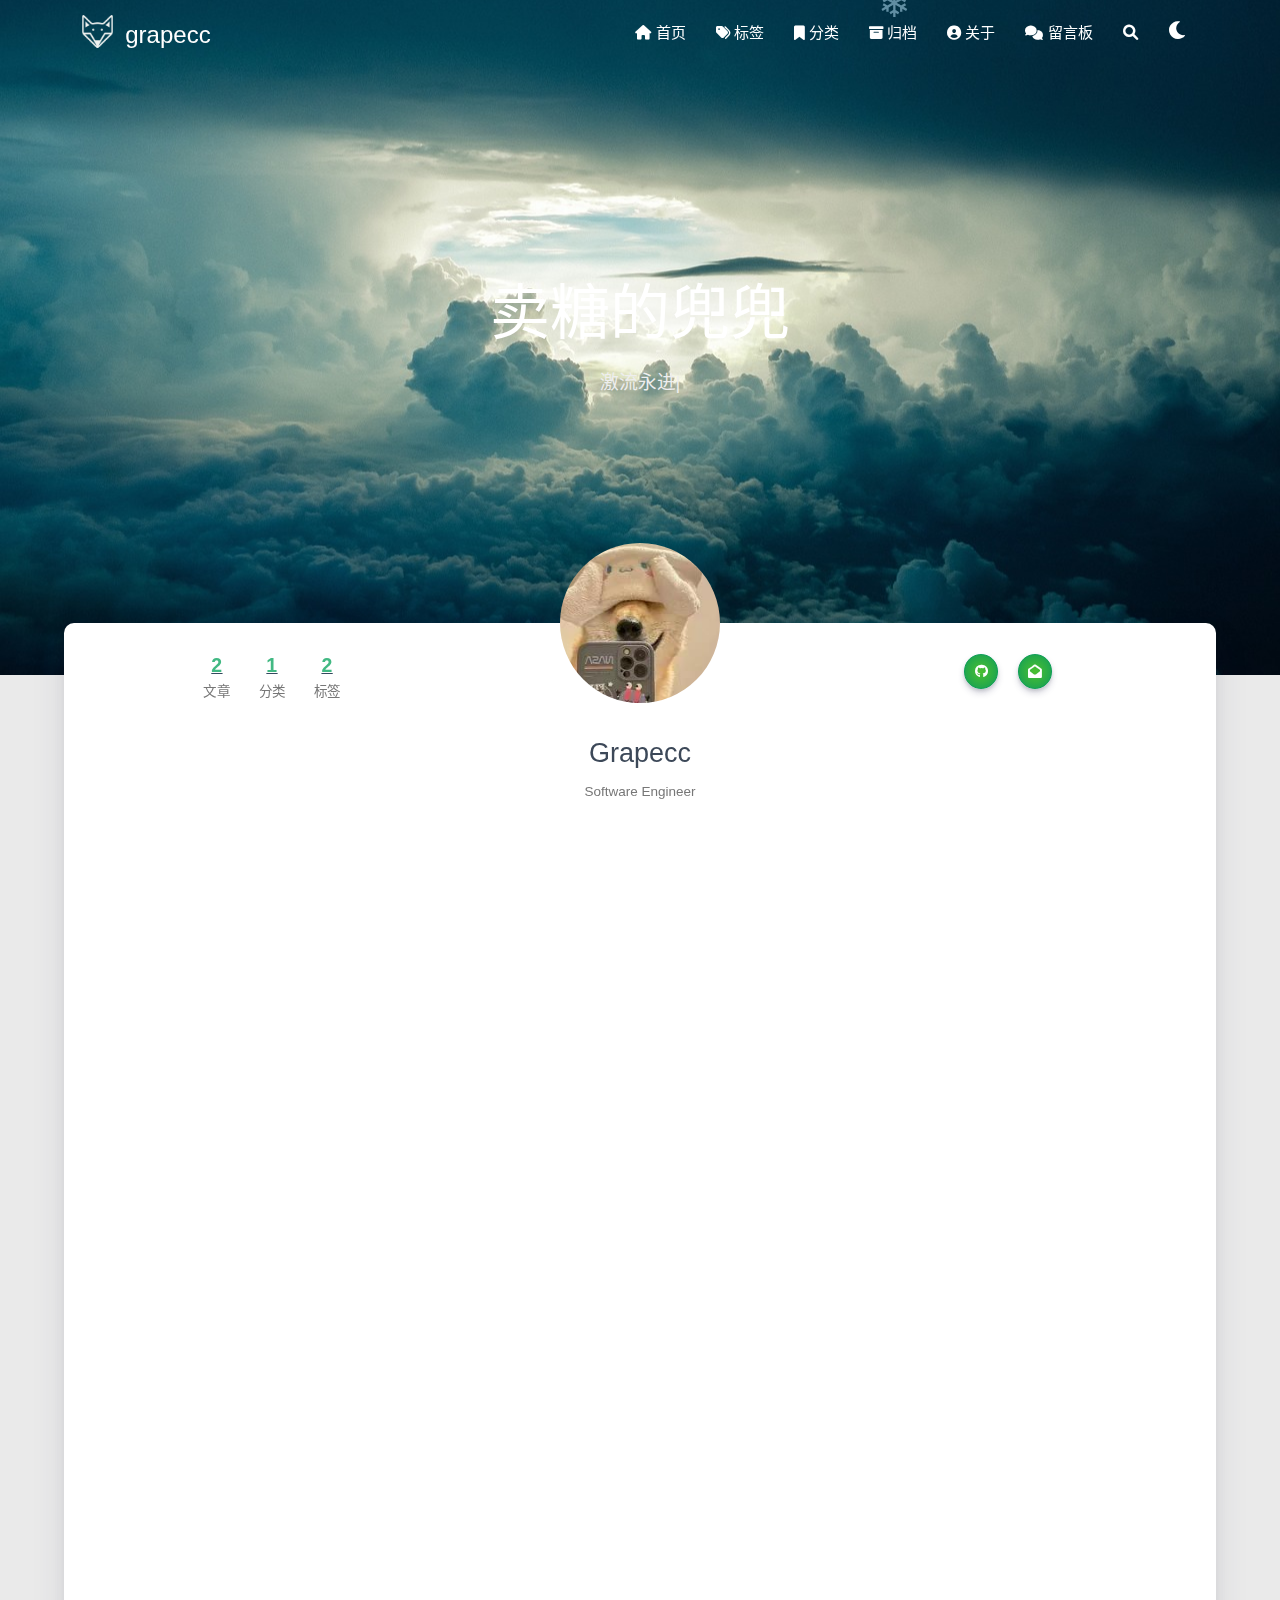
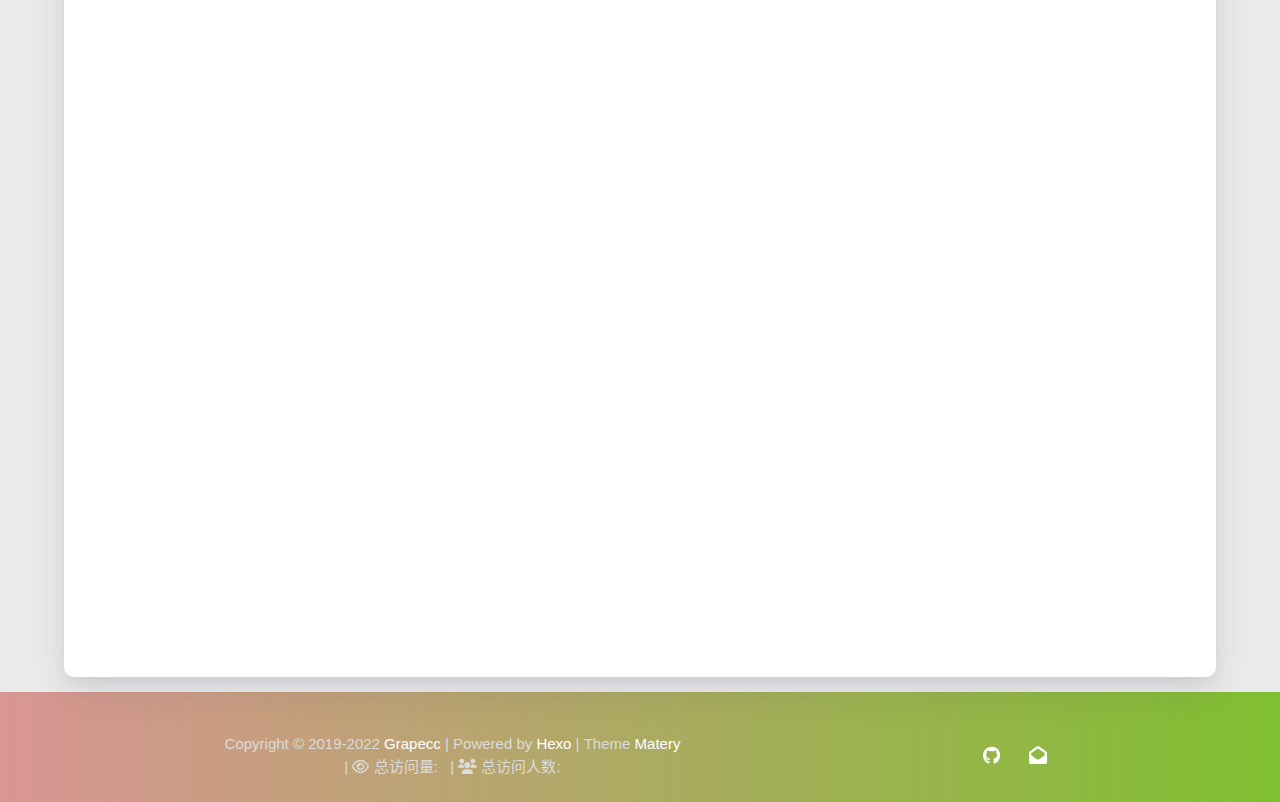
==== commit 206d1259: "Site updated: 2022-10-08 15:40:01" ====
--- a/about/index.html
+++ b/about/index.html
@@ -309,13 +309,23 @@
                     <div class="post-statis col l4 hide-on-med-and-down" data-aos="zoom-in-right">
                         
 <div class="statis">
-    <span class="count"><a href="/">1</a></span>
+    <span class="count"><a href="/">2</a></span>
     <span class="name">文章</span>
 </div>
 
 
 
-
+<div class="statis">
+    <span class="count"><a href="/categories">1</a></span>
+    <span class="name">分类</span>
+</div>
+
+
+
+<div class="statis">
+    <span class="count"><a href="/tags">2</a></span>
+    <span class="name">标签</span>
+</div>
 
 
                     </div>
@@ -329,13 +339,23 @@
                                 <div class="post-statis hide-on-large-only" data-aos="zoom-in-right">
                                     
 <div class="statis">
-    <span class="count"><a href="/">1</a></span>
+    <span class="count"><a href="/">2</a></span>
     <span class="name">文章</span>
 </div>
 
 
 
-
+<div class="statis">
+    <span class="count"><a href="/categories">1</a></span>
+    <span class="name">分类</span>
+</div>
+
+
+
+<div class="statis">
+    <span class="count"><a href="/tags">2</a></span>
+    <span class="name">标签</span>
+</div>
 
 
                                 </div>
@@ -461,7 +481,7 @@
                 name: '文章篇数',
                 type: 'line',
                 color: ['#6772e5'],
-                data: [0,0,0,0,0,0,0,0,0,0,0,1,0],
+                data: [0,0,0,0,0,0,0,0,0,0,0,1,1],
                 markPoint: {
                     symbolSize: 45,
                     color: ['#fa755a','#3ecf8e','#82d3f4'],
@@ -503,7 +523,7 @@
                 type: 'pie',
                 radius: '50%',
                 color: ['#6772e5', '#ff9e0f', '#fa755a', '#3ecf8e', '#82d3f4', '#ab47bc', '#525f7f', '#f51c47', '#26A69A'],
-                data: [],
+                data: [{"name":"person","value":1}],
                 itemStyle: {
                     emphasis: {
                         shadowBlur: 10,
@@ -527,7 +547,7 @@
         xAxis: [
             {
                 type: 'category',
-                data: []
+                data: ["个人","grapecc"]
             }
         ],
         yAxis: [
@@ -540,7 +560,7 @@
                 type: 'bar',
                 color: ['#82d3f4'],
                 barWidth : 18,
-                data: [],
+                data: [1,1],
                 markPoint: {
                     symbolSize: 45,
                     data: [{
@@ -656,6 +676,18 @@
     <div class="other-skills chip-container" data-aos="zoom-in-up">
         <div class="sub-title center-align"><i class="fa fa-book"></i>&nbsp;&nbsp;其他技能</div>
         <div class="tag-chips center-align">
+            
+            
+            <a href="/tags/%E4%B8%AA%E4%BA%BA/">
+                <span class="chip center-align waves-effect waves-light chip-default">个人</span>
+            </a>
+            
+            
+            
+            <a href="/tags/grapecc/">
+                <span class="chip center-align waves-effect waves-light chip-default">grapecc</span>
+            </a>
+            
             
         </div>
     </div>
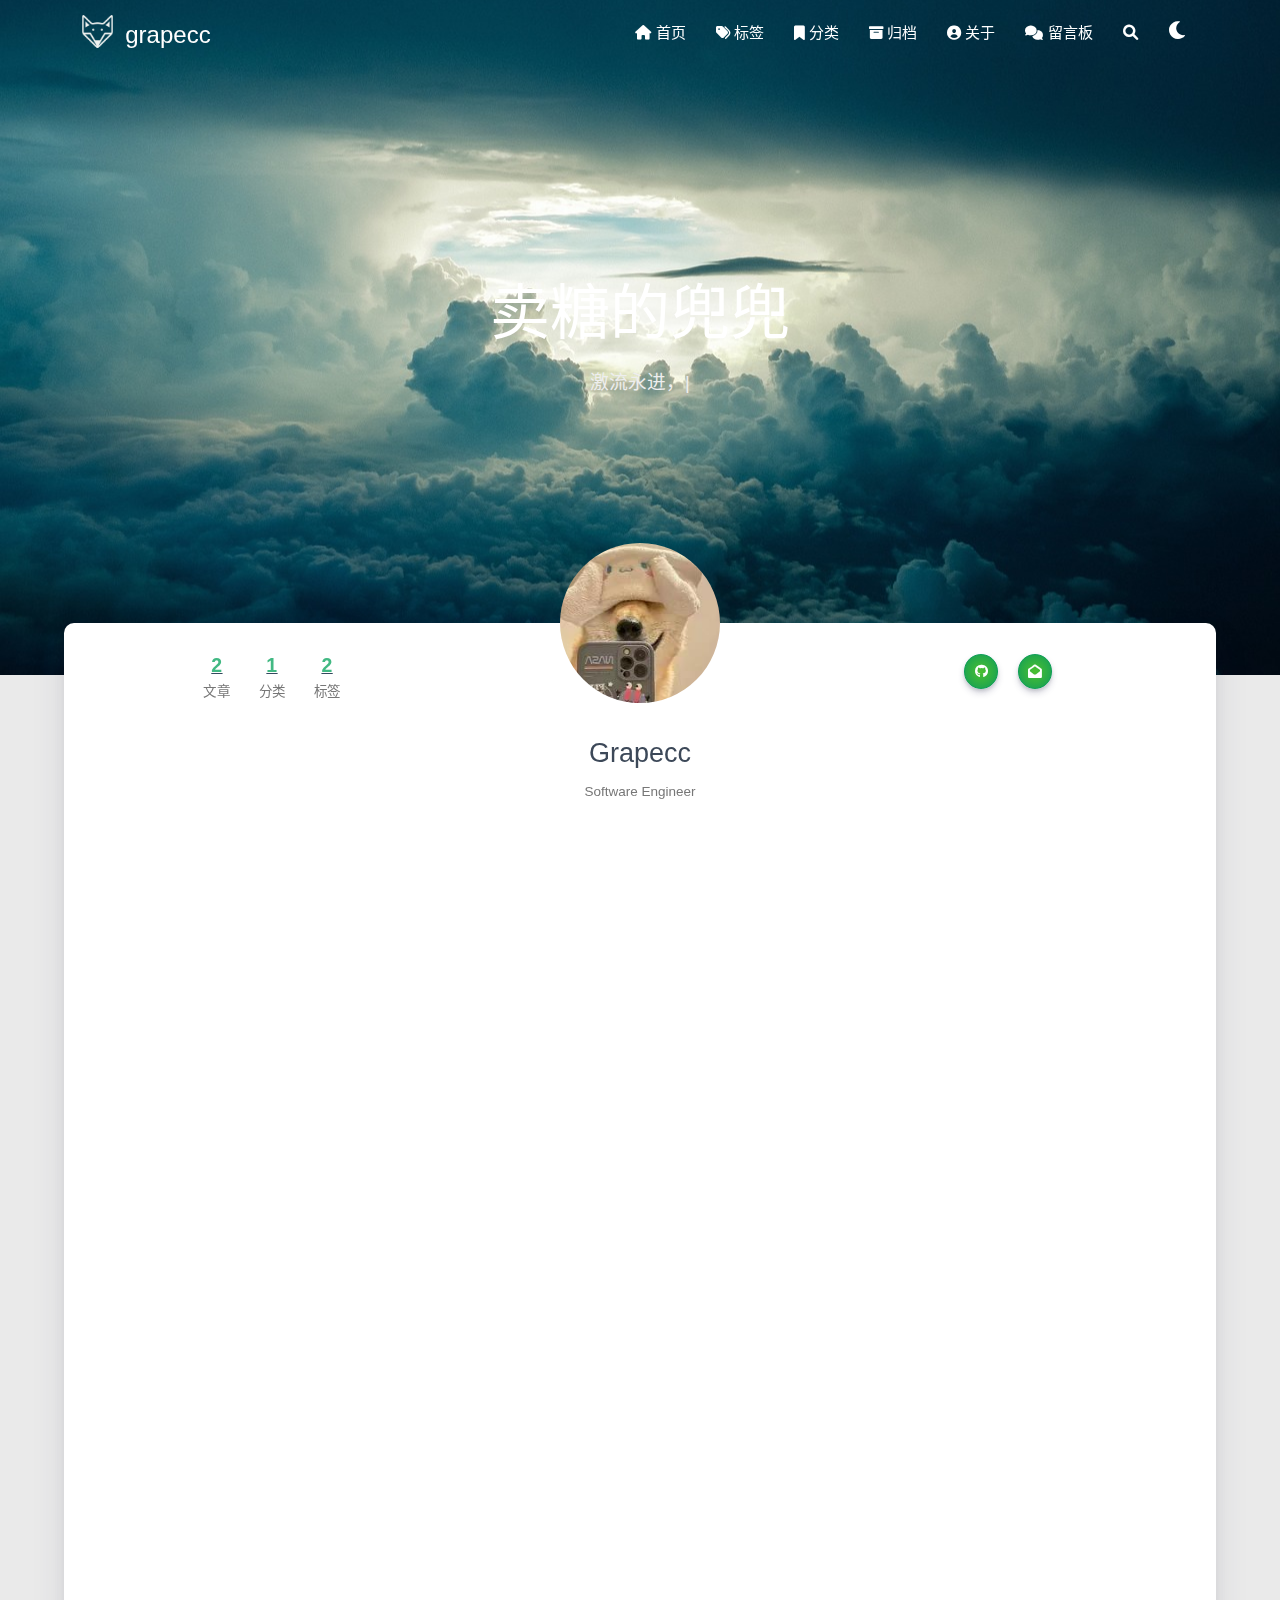
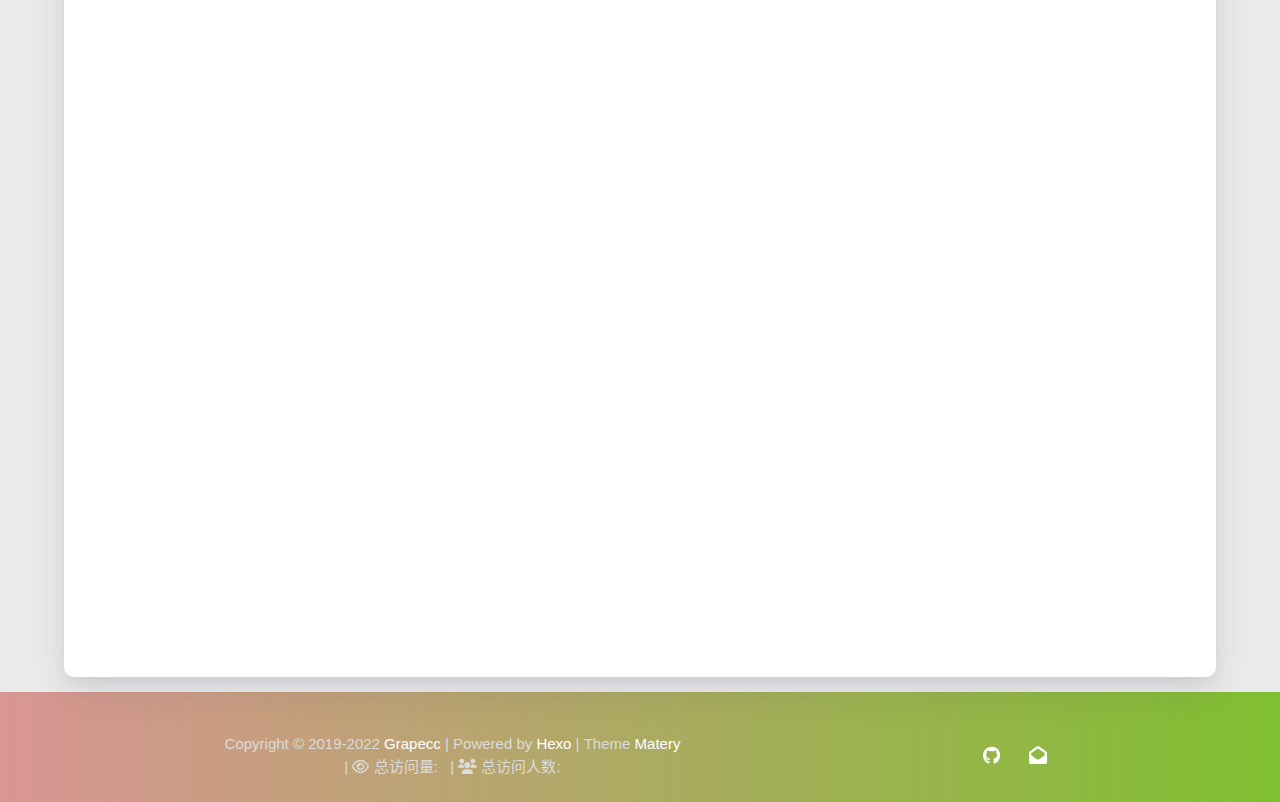
==== commit d80c1221: "Site updated: 2022-10-08 15:41:12" ====
--- a/about/index.html
+++ b/about/index.html
@@ -547,7 +547,7 @@
         xAxis: [
             {
                 type: 'category',
-                data: ["个人","grapecc"]
+                data: ["grapecc","个人"]
             }
         ],
         yAxis: [
@@ -678,14 +678,14 @@
         <div class="tag-chips center-align">
             
             
+            <a href="/tags/grapecc/">
+                <span class="chip center-align waves-effect waves-light chip-default">grapecc</span>
+            </a>
+            
+            
+            
             <a href="/tags/%E4%B8%AA%E4%BA%BA/">
                 <span class="chip center-align waves-effect waves-light chip-default">个人</span>
-            </a>
-            
-            
-            
-            <a href="/tags/grapecc/">
-                <span class="chip center-align waves-effect waves-light chip-default">grapecc</span>
             </a>
             
             
